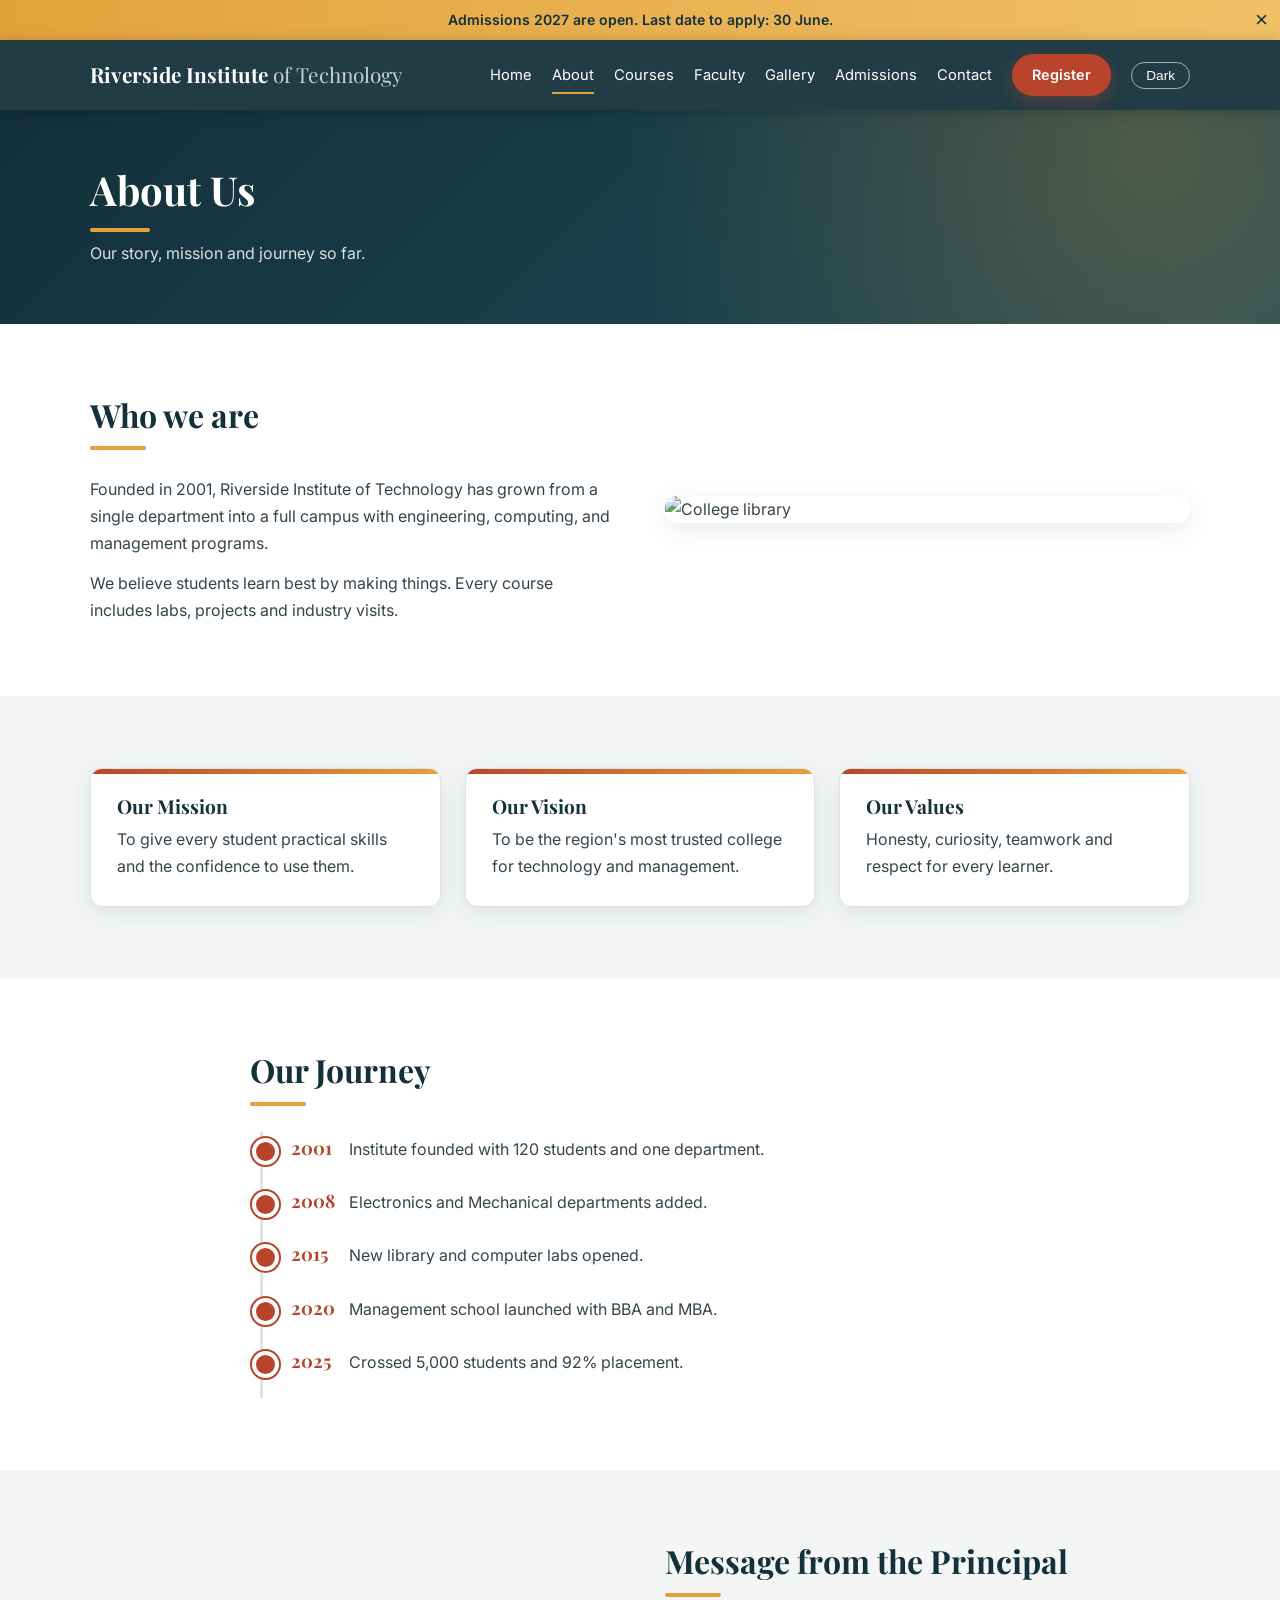
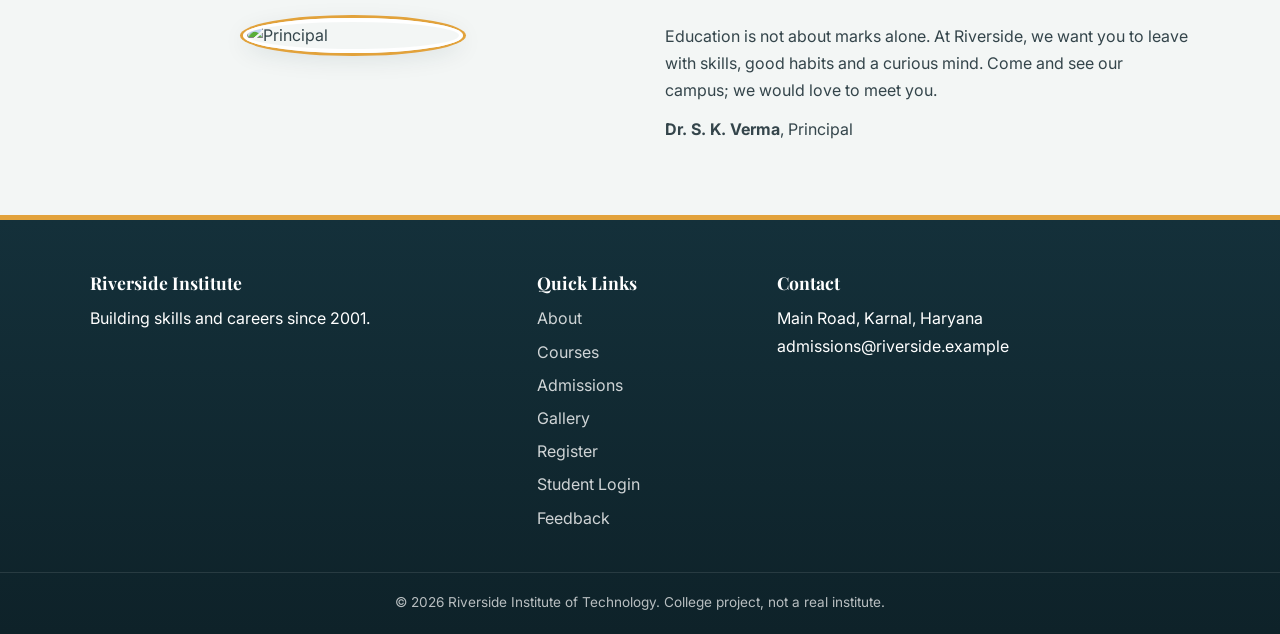
==== about.html @ 5cc5d1d5 "Add files via upload" ====
<!DOCTYPE html>
<html lang="en">
<head>
  <meta charset="UTF-8">
  <meta name="viewport" content="width=device-width, initial-scale=1.0">
  <title>About | Riverside Institute of Technology</title>
  <link rel="preconnect" href="https://fonts.googleapis.com">
  <link rel="preconnect" href="https://fonts.gstatic.com" crossorigin>
  <link href="https://fonts.googleapis.com/css2?family=Inter:wght@400;600&family=Playfair+Display:wght@600;700&display=swap" rel="stylesheet">
  <link rel="stylesheet" href="style.css">
</head>
<body>
  <div id="announce" class="announce"><span>Admissions 2027 are open. Last date to apply: 30 June.</span><button id="announce-close" aria-label="Close announcement">&times;</button></div>

  <!-- HEADER (same on every page) -->
  <header class="site-header">
    <div class="container header-inner">
      <a href="index.html" class="logo">Riverside Institute<span> of Technology</span></a>
      <button id="menu-btn" class="menu-btn" aria-label="Open menu">Menu</button>
      <nav id="nav" class="nav">
        <a href="index.html">Home</a>
        <a href="about.html" class="current">About</a>
        <a href="courses.html">Courses</a>
        <a href="faculty.html">Faculty</a>
        <a href="gallery.html">Gallery</a>
        <a href="admissions.html">Admissions</a>
        <a href="contact.html">Contact</a>
        <a href="register.html" class="btn btn-small">Register</a>
        <button id="theme-btn" class="theme-btn" aria-label="Switch dark mode">Dark</button>
      </nav>
    </div>
  </header>
<section class="page-banner"><div class="container"><h1>About Us</h1><p>Our story, mission and journey so far.</p></div></section>

  <section class="section">
    <div class="container two-col">
      <div>
        <h2>Who we are</h2>
        <p>Founded in 2001, Riverside Institute of Technology has grown from a single department into a full campus with engineering, computing, and management programs.</p>
        <p>We believe students learn best by making things. Every course includes labs, projects and industry visits.</p>
      </div>
      <img src="images/library.svg" alt="College library" class="photo" loading="lazy">
    </div>
  </section>

  <section class="section alt">
    <div class="container cards">
      <article class="card"><h3>Our Mission</h3><p>To give every student practical skills and the confidence to use them.</p></article>
      <article class="card"><h3>Our Vision</h3><p>To be the region's most trusted college for technology and management.</p></article>
      <article class="card"><h3>Our Values</h3><p>Honesty, curiosity, teamwork and respect for every learner.</p></article>
    </div>
  </section>

  <section class="section">
    <div class="container narrow">
      <h2>Our Journey</h2>
      <ol class="timeline">
        <li><b>2001</b> Institute founded with 120 students and one department.</li>
        <li><b>2008</b> Electronics and Mechanical departments added.</li>
        <li><b>2015</b> New library and computer labs opened.</li>
        <li><b>2020</b> Management school launched with BBA and MBA.</li>
        <li><b>2025</b> Crossed 5,000 students and 92% placement.</li>
      </ol>
    </div>
  </section>

  <section class="section alt">
    <div class="container two-col principal">
      <img src="images/faculty6.svg" alt="Principal" class="photo round">
      <div><h2>Message from the Principal</h2><p>Education is not about marks alone. At Riverside, we want you to leave with skills, good habits and a curious mind. Come and see our campus; we would love to meet you.</p><p><b>Dr. S. K. Verma</b>, Principal</p></div>
    </div>
  </section>

  <!-- FOOTER (same on every page) -->
  <footer class="footer">
    <div class="container footer-grid">
      <div><h3>Riverside Institute</h3><p>Building skills and careers since 2001.</p></div>
      <div><h3>Quick Links</h3><a href="about.html">About</a><a href="courses.html">Courses</a><a href="admissions.html">Admissions</a><a href="gallery.html">Gallery</a><a href="register.html">Register</a><a href="login.html">Student Login</a><a href="feedback.html">Feedback</a></div>
      <div><h3>Contact</h3><p>Main Road, Karnal, Haryana<br>admissions@riverside.example</p></div>
    </div>
    <p class="copy">&copy; 2026 Riverside Institute of Technology. College project, not a real institute.</p>
  </footer>
  <button id="to-top" class="to-top" aria-label="Back to top">&uarr;</button>
  <script src="script.js"></script>
</body>
</html>
---- style.css ----
/* =====================================================================
   STYLE SHEET, used by every page.
   Change colors in section 1 and the whole site updates.
   ===================================================================== */

/* ---------- 1. COLORS, FONTS & BASICS ---------- */
:root {
  --ink: #14303a;        /* deep teal: header, footer, banners */
  --ink-2: #1f4a57;      /* lighter teal for gradients */
  --accent: #b8452b;     /* brick red: buttons */
  --gold: #e2a23b;       /* highlights */
  --heading: #14303a;
  --bg: #ffffff;
  --soft: #f3f6f5;       /* alternate sections */
  --card: #ffffff;
  --line: #dde4e2;
  --text: #34454b;
  --shadow: 0 6px 24px rgba(20, 48, 58, .10);
  --shadow-lg: 0 14px 40px rgba(20, 48, 58, .18);
  --radius: 12px;
}
[data-theme="dark"] {
  --heading: #f0f4f5;
  --bg: #0e181d;
  --soft: #142329;
  --card: #1a2d35;
  --line: #2b434d;
  --text: #cbd8db;
  --shadow: 0 6px 24px rgba(0, 0, 0, .35);
  --shadow-lg: 0 14px 40px rgba(0, 0, 0, .5);
}
* { box-sizing: border-box; margin: 0; padding: 0; }
html { scroll-behavior: smooth; }
body { font-family: "Inter", system-ui, Arial, sans-serif; color: var(--text); background: var(--bg); line-height: 1.7; transition: background .3s, color .3s; }
h1, h2, h3 { font-family: "Playfair Display", Georgia, "Times New Roman", serif; color: var(--heading); line-height: 1.2; }
a { color: inherit; }
img { max-width: 100%; display: block; }
::selection { background: var(--gold); color: #14303a; }
.container { width: 90%; max-width: 1100px; margin: 0 auto; }
.narrow { max-width: 780px; }

/* ---------- 2. BUTTONS ---------- */
.btn { display: inline-block; background: var(--accent); color: #fff; border: 2px solid var(--accent); padding: 12px 28px; text-decoration: none; font-size: 1rem; font-weight: 600; cursor: pointer; border-radius: 999px; box-shadow: 0 6px 16px rgba(184, 69, 43, .35); transition: transform .2s, box-shadow .2s, background .2s; }
.btn:hover { background: #9c3822; border-color: #9c3822; transform: translateY(-2px); box-shadow: 0 10px 22px rgba(184, 69, 43, .4); }
.btn-outline { background: transparent; border-color: rgba(255, 255, 255, .8); margin-left: 10px; box-shadow: none; }
.btn-outline:hover { background: #fff; color: var(--ink); border-color: #fff; box-shadow: none; }
.btn-small { padding: 7px 18px; font-size: .9rem; }
.link { color: var(--accent); font-weight: 600; }
[data-theme="dark"] .link { color: var(--gold); }
:focus-visible { outline: 3px solid var(--gold); outline-offset: 3px; }

/* ---------- 3. ANNOUNCEMENT + HEADER ---------- */
.announce { background: linear-gradient(90deg, #e2a23b, #f0c066); color: #14303a; text-align: center; padding: 8px 44px; font-size: .88rem; font-weight: 600; position: relative; }
.announce.gone { display: none; }
.announce button { position: absolute; right: 12px; top: 50%; transform: translateY(-50%); background: none; border: none; font-size: 1.4rem; cursor: pointer; color: inherit; }
.site-header { background: rgba(20, 48, 58, .94); backdrop-filter: blur(10px); position: sticky; top: 0; z-index: 10; box-shadow: 0 2px 14px rgba(0, 0, 0, .2); }
.header-inner { display: flex; justify-content: space-between; align-items: center; padding: 14px 0; }
.logo { color: #fff; text-decoration: none; font-family: "Playfair Display", Georgia, serif; font-size: 1.3rem; font-weight: 700; }
.logo span { font-weight: 400; opacity: .75; }
.nav { display: flex; align-items: center; gap: 20px; }
.nav a:not(.btn) { color: #fff; text-decoration: none; padding: 4px 0; font-size: .92rem; position: relative; }
.nav a:not(.btn)::after { content: ""; position: absolute; left: 0; bottom: -2px; height: 2px; width: 0; background: var(--gold); transition: width .25s; }
.nav a:not(.btn):hover::after, .nav a.current::after { width: 100%; }
.menu-btn, .theme-btn { background: none; color: #fff; border: 1px solid rgba(255, 255, 255, .6); padding: 5px 14px; cursor: pointer; border-radius: 999px; font-size: .85rem; transition: background .2s; }
.theme-btn:hover, .menu-btn:hover { background: rgba(255, 255, 255, .15); }
.menu-btn { display: none; }

/* ---------- 4. HERO & PAGE BANNERS ---------- */
.hero { color: #fff; padding: 80px 0 110px; position: relative; overflow: hidden;
  background: radial-gradient(circle at 85% 15%, rgba(226, 162, 59, .28), transparent 40%),
              radial-gradient(circle at 10% 90%, rgba(184, 69, 43, .25), transparent 40%),
              linear-gradient(135deg, var(--ink) 0%, var(--ink-2) 100%); }
.hero::after { content: ""; position: absolute; inset: 0; background-image: radial-gradient(rgba(255, 255, 255, .07) 1.5px, transparent 1.5px); background-size: 28px 28px; pointer-events: none; }
.hero-grid { display: grid; grid-template-columns: 1.1fr 1fr; gap: 50px; align-items: center; position: relative; z-index: 1; }
.eyebrow { display: inline-block; background: rgba(226, 162, 59, .18); color: var(--gold); border: 1px solid rgba(226, 162, 59, .5); padding: 4px 16px; border-radius: 999px; font-size: .82rem; font-weight: 600; letter-spacing: .04em; margin-bottom: 18px; }
.hero h1 { color: #fff; font-size: 3.2rem; margin-bottom: 18px; }
.hero p { margin-bottom: 30px; font-size: 1.1rem; opacity: .92; max-width: 480px; }
.hero-img { padding: 10px; background: rgba(255, 255, 255, .12); border-radius: 18px; transform: rotate(2deg); box-shadow: var(--shadow-lg); }
.hero-img .photo { border-radius: 12px; }
.page-banner { color: #fff; padding: 56px 0; position: relative; overflow: hidden;
  background: radial-gradient(circle at 90% 20%, rgba(226, 162, 59, .25), transparent 45%), linear-gradient(135deg, var(--ink) 0%, var(--ink-2) 100%); }
.page-banner h1 { color: #fff; font-size: 2.5rem; }
.page-banner p { opacity: .85; margin-top: 8px; }
.page-banner h1::after { content: ""; display: block; width: 60px; height: 4px; background: var(--gold); margin-top: 14px; border-radius: 2px; }

/* ---------- 5. STATS (floating card) ---------- */
.stats { margin-top: -56px; position: relative; z-index: 2; padding-bottom: 10px; }
.stats-grid { display: grid; grid-template-columns: repeat(4, 1fr); text-align: center; gap: 20px; background: var(--card); border-radius: var(--radius); box-shadow: var(--shadow-lg); padding: 30px 20px; border: 1px solid var(--line); }
.stats strong { display: block; font-family: "Playfair Display", Georgia, serif; font-size: 2.6rem; color: var(--accent); line-height: 1.1; }
.stats span { font-size: .9rem; font-weight: 600; }

/* ---------- 6. SECTIONS, CARDS, IMAGES ---------- */
.section { padding: 72px 0; }
.section.alt { background: var(--soft); }
.section h2 { font-size: 2rem; margin-bottom: 26px; }
.section h2::after { content: ""; display: block; width: 56px; height: 4px; background: var(--gold); margin-top: 12px; border-radius: 2px; }
.section p + p { margin-top: 12px; }
.two-col { display: grid; grid-template-columns: 1fr 1fr; gap: 50px; align-items: center; }
.cards { display: grid; grid-template-columns: repeat(3, 1fr); gap: 24px; }
.card { background: var(--card); border: 1px solid var(--line); border-radius: var(--radius); padding: 26px; position: relative; overflow: hidden; box-shadow: var(--shadow); transition: transform .25s, box-shadow .25s; }
.card::before { content: ""; position: absolute; inset: 0 0 auto 0; height: 5px; background: linear-gradient(90deg, var(--accent), var(--gold)); }
.card[data-category="computing"]::before { background: linear-gradient(90deg, #2f6fb0, #5aa5e0); }
.card[data-category="engineering"]::before { background: linear-gradient(90deg, #d08a1c, #f0c066); }
.card[data-category="management"]::before { background: linear-gradient(90deg, #2e8f57, #6cc78f); }
.card:hover { transform: translateY(-6px); box-shadow: var(--shadow-lg); }
.card h3 { margin-bottom: 8px; font-size: 1.2rem; }
.card small { display: inline-block; margin-top: 14px; padding: 3px 12px; background: var(--soft); border-radius: 999px; color: var(--accent); font-weight: 600; font-size: .8rem; }
[data-theme="dark"] .card small { color: var(--gold); }
.card.hidden { display: none; }
.photo { width: 100%; height: auto; border-radius: var(--radius); box-shadow: var(--shadow); }
.photo.round { border-radius: 50%; max-width: 150px; margin: 0 auto 14px; border: 4px solid var(--card); box-shadow: 0 0 0 3px var(--gold), var(--shadow); }
.person { text-align: center; }
.role { display: block; color: var(--accent); margin-bottom: 8px; font-size: .9rem; }
[data-theme="dark"] .role { color: var(--gold); }
.principal .photo.round { max-width: 220px; }
.more { margin-top: 32px; }
.quote { font-style: italic; }
.quote::after { content: "\201C"; position: absolute; right: 18px; top: 8px; font-family: Georgia, serif; font-size: 5rem; line-height: 1; color: var(--gold); opacity: .35; }
.quote cite { display: block; margin-top: 14px; font-style: normal; font-weight: 600; color: var(--heading); font-size: .9rem; }
.cta { color: #fff; text-align: center; padding: 72px 0; background: radial-gradient(circle at 20% 20%, rgba(226, 162, 59, .25), transparent 45%), linear-gradient(135deg, var(--ink), var(--ink-2)); }
.cta h2 { color: #fff; font-size: 2.2rem; margin-bottom: 8px; }
.cta p { margin-bottom: 24px; opacity: .9; }

/* ---------- 7. LISTS, TABLE, FAQ, FILTERS ---------- */
.events { list-style: none; }
.events li { display: flex; gap: 20px; padding: 18px 12px; border-bottom: 1px solid var(--line); border-radius: 8px; transition: background .2s; }
.events li:hover { background: var(--soft); }
.events h3 { font-size: 1.1rem; margin-bottom: 2px; }
.date { background: linear-gradient(160deg, var(--ink), var(--ink-2)); color: #fff; text-align: center; min-width: 66px; height: 70px; padding-top: 10px; border-radius: 10px; font-size: .78rem; text-transform: uppercase; letter-spacing: .05em; border-bottom: 4px solid var(--gold); }
.date b { display: block; font-size: 1.5rem; line-height: 1; font-family: "Playfair Display", Georgia, serif; }
.timeline { list-style: none; border-left: 3px solid var(--line); margin-left: 10px; }
.timeline li { position: relative; padding: 0 0 22px 28px; }
.timeline li::before { content: ""; position: absolute; left: -11px; top: 6px; width: 19px; height: 19px; border-radius: 50%; background: var(--accent); border: 4px solid var(--bg); box-shadow: 0 0 0 2px var(--accent); }
.timeline b { color: var(--accent); font-family: "Playfair Display", Georgia, serif; font-size: 1.15rem; display: inline-block; min-width: 54px; }
[data-theme="dark"] .timeline b { color: var(--gold); }
.steps { list-style: none; counter-reset: step; }
.steps li { counter-increment: step; position: relative; padding: 6px 0 22px 58px; }
.steps li::before { content: counter(step); position: absolute; left: 0; top: 0; width: 40px; height: 40px; border-radius: 50%; background: linear-gradient(135deg, var(--accent), #d9683d); color: #fff; font-weight: 700; display: flex; align-items: center; justify-content: center; box-shadow: 0 4px 10px rgba(184, 69, 43, .35); }
.table-wrap { overflow-x: auto; margin-bottom: 18px; border-radius: var(--radius); box-shadow: var(--shadow); }
table { border-collapse: collapse; width: 100%; background: var(--card); }
th, td { padding: 12px 16px; text-align: left; border-bottom: 1px solid var(--line); }
th { background: var(--ink); color: #fff; font-weight: 600; }
tr:nth-child(even) td { background: var(--soft); }
details { border: 1px solid var(--line); background: var(--card); margin-bottom: 12px; padding: 16px 20px; border-radius: 10px; box-shadow: var(--shadow); transition: border-color .2s; }
details[open] { border-color: var(--gold); }
summary { cursor: pointer; font-weight: 600; color: var(--heading); }
details p { margin-top: 10px; }
.filters { margin-bottom: 28px; display: flex; gap: 10px; flex-wrap: wrap; }
.filter { padding: 9px 22px; border: 2px solid var(--ink); background: var(--card); color: var(--heading); cursor: pointer; border-radius: 999px; font-weight: 600; font-family: inherit; transition: all .2s; }
[data-theme="dark"] .filter { border-color: var(--line); }
.filter.active, .filter:hover { background: var(--ink); color: #fff; border-color: var(--ink); transform: translateY(-1px); }

/* ---------- 8. GALLERY + LIGHTBOX ---------- */
.hint { margin-bottom: 18px; }
.gallery { display: grid; grid-template-columns: repeat(3, 1fr); gap: 22px; }
.gallery figure { background: var(--card); border: 1px solid var(--line); border-radius: var(--radius); overflow: hidden; box-shadow: var(--shadow); transition: transform .25s, box-shadow .25s; }
.gallery figure:hover { transform: translateY(-5px); box-shadow: var(--shadow-lg); }
.gallery .gallery-img { width: 100%; cursor: zoom-in; transition: transform .5s; }
.gallery figure:hover .gallery-img { transform: scale(1.06); }
.gallery figure { overflow: hidden; }
.gallery figcaption { padding: 12px 16px; font-weight: 600; color: var(--heading); position: relative; background: var(--card); }
.lightbox { display: none; position: fixed; inset: 0; background: rgba(5, 12, 15, .92); z-index: 50; align-items: center; justify-content: center; flex-direction: column; padding: 20px; cursor: pointer; }
.lightbox.open { display: flex; animation: fade .25s; }
.lightbox img { max-height: 80vh; border-radius: var(--radius); box-shadow: var(--shadow-lg); }
.lightbox p { color: #fff; margin-top: 14px; font-weight: 600; }
@keyframes fade { from { opacity: 0; } to { opacity: 1; } }

/* ---------- 9. FORMS & MAP ---------- */
form label { display: block; font-weight: 600; margin: 14px 0 5px; color: var(--heading); font-size: .93rem; }
form input, form textarea, form select { width: 100%; padding: 12px 14px; border: 1.5px solid var(--line); border-radius: 10px; font: inherit; background: var(--bg); color: var(--text); transition: border-color .2s, box-shadow .2s; }
form input:focus, form textarea:focus, form select:focus { outline: none; border-color: var(--gold); box-shadow: 0 0 0 4px rgba(226, 162, 59, .25); }
form .btn { margin-top: 16px; }
.form-msg { margin-top: 12px; font-weight: 600; }
.form-msg.error { color: #e0584c; }
.form-msg.ok { color: #2e9e57; }
.map { width: 100%; height: 260px; border: 0; margin-top: 22px; border-radius: var(--radius); box-shadow: var(--shadow); }
[hidden] { display: none !important; }
.form-card { background: var(--card); border: 1px solid var(--line); border-radius: 16px; padding: 36px; box-shadow: var(--shadow-lg); position: relative; overflow: hidden; }
.form-card::before { content: ""; position: absolute; inset: 0 0 auto 0; height: 6px; background: linear-gradient(90deg, var(--accent), var(--gold)); }
.form-card h2 { margin-bottom: 8px; }
.form-grid { display: grid; grid-template-columns: 1fr 1fr; gap: 0 22px; margin-bottom: 8px; }
.field { margin-top: 4px; }
.field.full { grid-column: 1 / -1; }
.field .err { display: block; min-height: 1.3em; color: #e0584c; font-size: .84rem; margin-top: 3px; }
.field.invalid input, .field.invalid select, .field.invalid textarea { border-color: #e0584c; background: rgba(224, 88, 76, .06); }
.radios { display: flex; gap: 18px; flex-wrap: wrap; padding: 8px 0; }
.radios label, label.inline { display: inline-flex; align-items: center; gap: 8px; font-weight: 400; margin: 0; cursor: pointer; }
.radios input, label.inline input { width: auto; accent-color: var(--accent); }
.small { margin-top: 16px; font-size: .9rem; }
.small-box { max-width: 540px; }
.success-box { background: var(--card); border: 2px solid #2e9e57; border-radius: var(--radius); padding: 26px; margin-bottom: 26px; box-shadow: var(--shadow); animation: fade .4s; }
.success-box h2 { color: #2e9e57; margin-bottom: 10px; }

/* ---------- 10. FOOTER + BACK TO TOP ---------- */
.footer { background: linear-gradient(180deg, var(--ink), #0e2229); color: #fff; padding: 52px 0 20px; border-top: 5px solid var(--gold); }
.footer-grid { display: grid; grid-template-columns: 2fr 1fr 2fr; gap: 34px; }
.footer h3 { color: #fff; font-size: 1.1rem; margin-bottom: 12px; }
.footer a { display: block; text-decoration: none; opacity: .8; margin-bottom: 6px; transition: opacity .2s, transform .2s; }
.footer a:hover { opacity: 1; transform: translateX(4px); color: var(--gold); }
.copy { text-align: center; margin-top: 34px; padding-top: 18px; border-top: 1px solid rgba(255, 255, 255, .15); opacity: .7; font-size: .85rem; }
.to-top { position: fixed; bottom: 22px; right: 22px; width: 46px; height: 46px; border-radius: 50%; border: none; background: var(--accent); color: #fff; font-size: 1.3rem; cursor: pointer; display: none; box-shadow: 0 6px 16px rgba(0, 0, 0, .3); transition: transform .2s; }
.to-top:hover { transform: translateY(-3px); }
.to-top.show { display: block; }

/* ---------- 11. ANIMATIONS ----------
   .reveal is added by script.js so items fade up as you scroll. */
.reveal { opacity: 0; transform: translateY(26px); transition: opacity .6s ease, transform .6s ease; }
.reveal.visible { opacity: 1; transform: none; }
.hero-grid > * { animation: rise .8s ease both; }
.hero-grid > *:nth-child(2) { animation-delay: .15s; }
@keyframes rise { from { opacity: 0; transform: translateY(24px); } to { opacity: 1; transform: none; } }
@media (prefers-reduced-motion: reduce) {
  html { scroll-behavior: auto; }
  *, *::before, *::after { animation: none !important; transition: none !important; }
  .reveal { opacity: 1; transform: none; }
}

/* ---------- 12. TABLET & MOBILE ---------- */
@media (max-width: 1100px) { .logo span { display: none; } }
@media (max-width: 800px) {
  .menu-btn { display: block; }
  .nav { display: none; position: absolute; top: 100%; left: 0; right: 0; flex-direction: column; align-items: flex-start; gap: 14px; background: var(--ink); padding: 18px 5% 22px; box-shadow: 0 12px 20px rgba(0, 0, 0, .25); }
  .nav.open { display: flex; }
  .hero { padding: 56px 0 100px; }
  .hero h1 { font-size: 2.2rem; }
  .hero-img { transform: none; }
  .btn-outline { margin: 12px 0 0; }
  .cards, .two-col, .hero-grid, .footer-grid, .gallery, .form-grid { grid-template-columns: 1fr; }
  .stats-grid { grid-template-columns: 1fr 1fr; }
  .section { padding: 54px 0; }
  .form-card { padding: 22px; }
  .page-banner h1 { font-size: 2rem; }
}
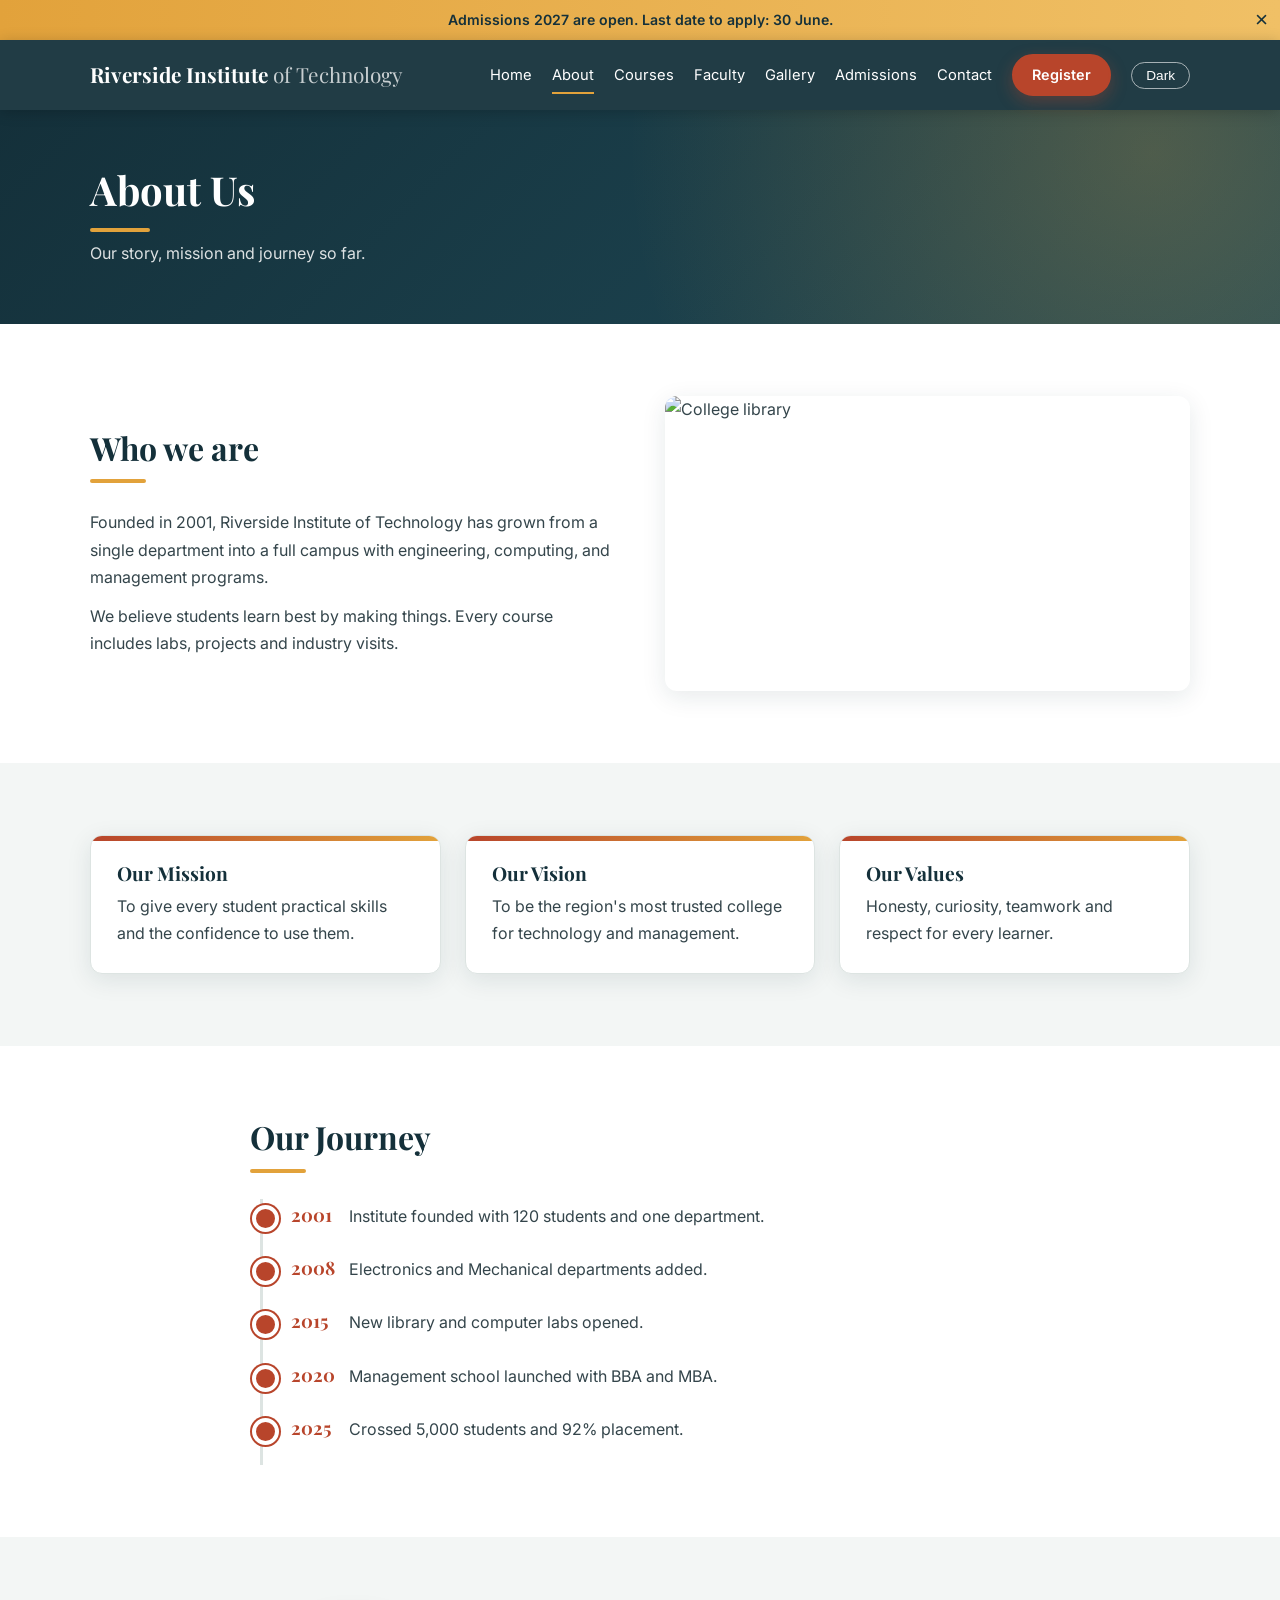
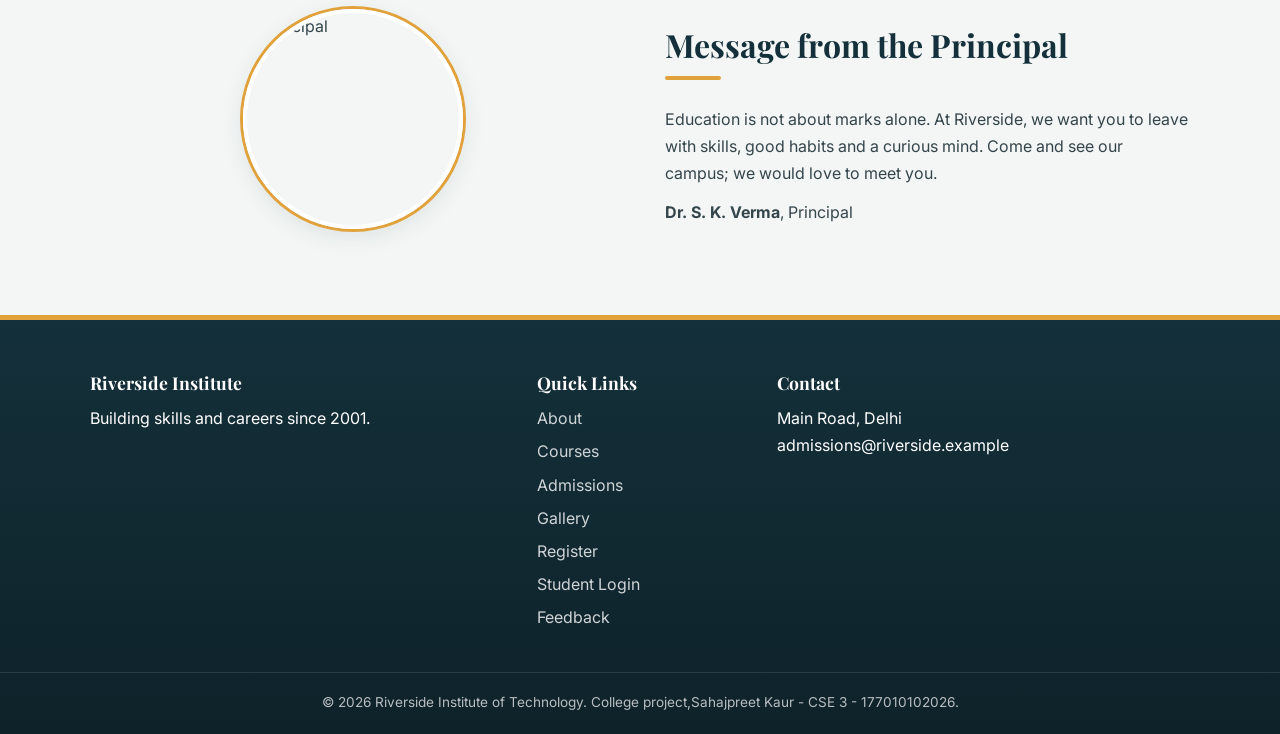
==== commit 69b591c6: "Add files via upload" ====
--- a/about.html
+++ b/about.html
@@ -12,7 +12,6 @@
 <body>
   <div id="announce" class="announce"><span>Admissions 2027 are open. Last date to apply: 30 June.</span><button id="announce-close" aria-label="Close announcement">&times;</button></div>
 
-  <!-- HEADER (same on every page) -->
   <header class="site-header">
     <div class="container header-inner">
       <a href="index.html" class="logo">Riverside Institute<span> of Technology</span></a>
@@ -39,7 +38,7 @@
         <p>Founded in 2001, Riverside Institute of Technology has grown from a single department into a full campus with engineering, computing, and management programs.</p>
         <p>We believe students learn best by making things. Every course includes labs, projects and industry visits.</p>
       </div>
-      <img src="images/library.svg" alt="College library" class="photo" loading="lazy">
+      <img src="images/library.jpg" alt="College library" class="photo" loading="lazy">
     </div>
   </section>
 
@@ -71,14 +70,13 @@
     </div>
   </section>
 
-  <!-- FOOTER (same on every page) -->
   <footer class="footer">
     <div class="container footer-grid">
       <div><h3>Riverside Institute</h3><p>Building skills and careers since 2001.</p></div>
       <div><h3>Quick Links</h3><a href="about.html">About</a><a href="courses.html">Courses</a><a href="admissions.html">Admissions</a><a href="gallery.html">Gallery</a><a href="register.html">Register</a><a href="login.html">Student Login</a><a href="feedback.html">Feedback</a></div>
-      <div><h3>Contact</h3><p>Main Road, Karnal, Haryana<br>admissions@riverside.example</p></div>
+      <div><h3>Contact</h3><p>Main Road, Delhi<br>admissions@riverside.example</p></div>
     </div>
-    <p class="copy">&copy; 2026 Riverside Institute of Technology. College project, not a real institute.</p>
+    <p class="copy">&copy; 2026 Riverside Institute of Technology. College project,Sahajpreet Kaur - CSE 3 - 177010102026.</p>
   </footer>
   <button id="to-top" class="to-top" aria-label="Back to top">&uarr;</button>
   <script src="script.js"></script>
--- a/style.css
+++ b/style.css
@@ -1,17 +1,11 @@
-/* =====================================================================
-   STYLE SHEET, used by every page.
-   Change colors in section 1 and the whole site updates.
-   ===================================================================== */
-
-/* ---------- 1. COLORS, FONTS & BASICS ---------- */
 :root {
-  --ink: #14303a;        /* deep teal: header, footer, banners */
-  --ink-2: #1f4a57;      /* lighter teal for gradients */
-  --accent: #b8452b;     /* brick red: buttons */
-  --gold: #e2a23b;       /* highlights */
+  --ink: #14303a;      
+  --ink-2: #1f4a57;     
+  --accent: #b8452b;    
+  --gold: #e2a23b;     
   --heading: #14303a;
   --bg: #ffffff;
-  --soft: #f3f6f5;       /* alternate sections */
+  --soft: #f3f6f5;     
   --card: #ffffff;
   --line: #dde4e2;
   --text: #34454b;
@@ -39,7 +33,7 @@
 .container { width: 90%; max-width: 1100px; margin: 0 auto; }
 .narrow { max-width: 780px; }
 
-/* ---------- 2. BUTTONS ---------- */
+/* -2. BUTTONS- */
 .btn { display: inline-block; background: var(--accent); color: #fff; border: 2px solid var(--accent); padding: 12px 28px; text-decoration: none; font-size: 1rem; font-weight: 600; cursor: pointer; border-radius: 999px; box-shadow: 0 6px 16px rgba(184, 69, 43, .35); transition: transform .2s, box-shadow .2s, background .2s; }
 .btn:hover { background: #9c3822; border-color: #9c3822; transform: translateY(-2px); box-shadow: 0 10px 22px rgba(184, 69, 43, .4); }
 .btn-outline { background: transparent; border-color: rgba(255, 255, 255, .8); margin-left: 10px; box-shadow: none; }
@@ -49,7 +43,7 @@
 [data-theme="dark"] .link { color: var(--gold); }
 :focus-visible { outline: 3px solid var(--gold); outline-offset: 3px; }
 
-/* ---------- 3. ANNOUNCEMENT + HEADER ---------- */
+/* - 3. ANNOUNCEMENT + HEADER -*/
 .announce { background: linear-gradient(90deg, #e2a23b, #f0c066); color: #14303a; text-align: center; padding: 8px 44px; font-size: .88rem; font-weight: 600; position: relative; }
 .announce.gone { display: none; }
 .announce button { position: absolute; right: 12px; top: 50%; transform: translateY(-50%); background: none; border: none; font-size: 1.4rem; cursor: pointer; color: inherit; }
@@ -65,7 +59,7 @@
 .theme-btn:hover, .menu-btn:hover { background: rgba(255, 255, 255, .15); }
 .menu-btn { display: none; }
 
-/* ---------- 4. HERO & PAGE BANNERS ---------- */
+/*-- 4. HERO & PAGE BANNERS - */
 .hero { color: #fff; padding: 80px 0 110px; position: relative; overflow: hidden;
   background: radial-gradient(circle at 85% 15%, rgba(226, 162, 59, .28), transparent 40%),
               radial-gradient(circle at 10% 90%, rgba(184, 69, 43, .25), transparent 40%),
@@ -83,13 +77,13 @@
 .page-banner p { opacity: .85; margin-top: 8px; }
 .page-banner h1::after { content: ""; display: block; width: 60px; height: 4px; background: var(--gold); margin-top: 14px; border-radius: 2px; }
 
-/* ---------- 5. STATS (floating card) ---------- */
+/* -5. STATS (floating card) -*/
 .stats { margin-top: -56px; position: relative; z-index: 2; padding-bottom: 10px; }
 .stats-grid { display: grid; grid-template-columns: repeat(4, 1fr); text-align: center; gap: 20px; background: var(--card); border-radius: var(--radius); box-shadow: var(--shadow-lg); padding: 30px 20px; border: 1px solid var(--line); }
 .stats strong { display: block; font-family: "Playfair Display", Georgia, serif; font-size: 2.6rem; color: var(--accent); line-height: 1.1; }
 .stats span { font-size: .9rem; font-weight: 600; }
 
-/* ---------- 6. SECTIONS, CARDS, IMAGES ---------- */
+/* -6. SECTIONS, CARDS, IMAGES -*/
 .section { padding: 72px 0; }
 .section.alt { background: var(--soft); }
 .section h2 { font-size: 2rem; margin-bottom: 26px; }
@@ -121,7 +115,7 @@
 .cta h2 { color: #fff; font-size: 2.2rem; margin-bottom: 8px; }
 .cta p { margin-bottom: 24px; opacity: .9; }
 
-/* ---------- 7. LISTS, TABLE, FAQ, FILTERS ---------- */
+/* - 7. LISTS, TABLE, FAQ, FILTERS -*/
 .events { list-style: none; }
 .events li { display: flex; gap: 20px; padding: 18px 12px; border-bottom: 1px solid var(--line); border-radius: 8px; transition: background .2s; }
 .events li:hover { background: var(--soft); }
@@ -191,7 +185,7 @@
 .success-box { background: var(--card); border: 2px solid #2e9e57; border-radius: var(--radius); padding: 26px; margin-bottom: 26px; box-shadow: var(--shadow); animation: fade .4s; }
 .success-box h2 { color: #2e9e57; margin-bottom: 10px; }
 
-/* ---------- 10. FOOTER + BACK TO TOP ---------- */
+/* --10. FOOTER + BACK TO TOP -*/
 .footer { background: linear-gradient(180deg, var(--ink), #0e2229); color: #fff; padding: 52px 0 20px; border-top: 5px solid var(--gold); }
 .footer-grid { display: grid; grid-template-columns: 2fr 1fr 2fr; gap: 34px; }
 .footer h3 { color: #fff; font-size: 1.1rem; margin-bottom: 12px; }
@@ -202,8 +196,7 @@
 .to-top:hover { transform: translateY(-3px); }
 .to-top.show { display: block; }
 
-/* ---------- 11. ANIMATIONS ----------
-   .reveal is added by script.js so items fade up as you scroll. */
+/* -11. ANIMATIONS - */
 .reveal { opacity: 0; transform: translateY(26px); transition: opacity .6s ease, transform .6s ease; }
 .reveal.visible { opacity: 1; transform: none; }
 .hero-grid > * { animation: rise .8s ease both; }
@@ -231,3 +224,9 @@
   .form-card { padding: 22px; }
   .page-banner h1 { font-size: 2rem; }
 }
+
+/* - 13. PHOTOS -*/
+.gallery .gallery-img { aspect-ratio: 3 / 2; object-fit: cover; }
+.hero-img .photo { aspect-ratio: 3 / 2; object-fit: cover; }
+.two-col .photo { aspect-ratio: 16 / 9; object-fit: cover; }
+.photo.round { aspect-ratio: 1 / 1; object-fit: cover; }
